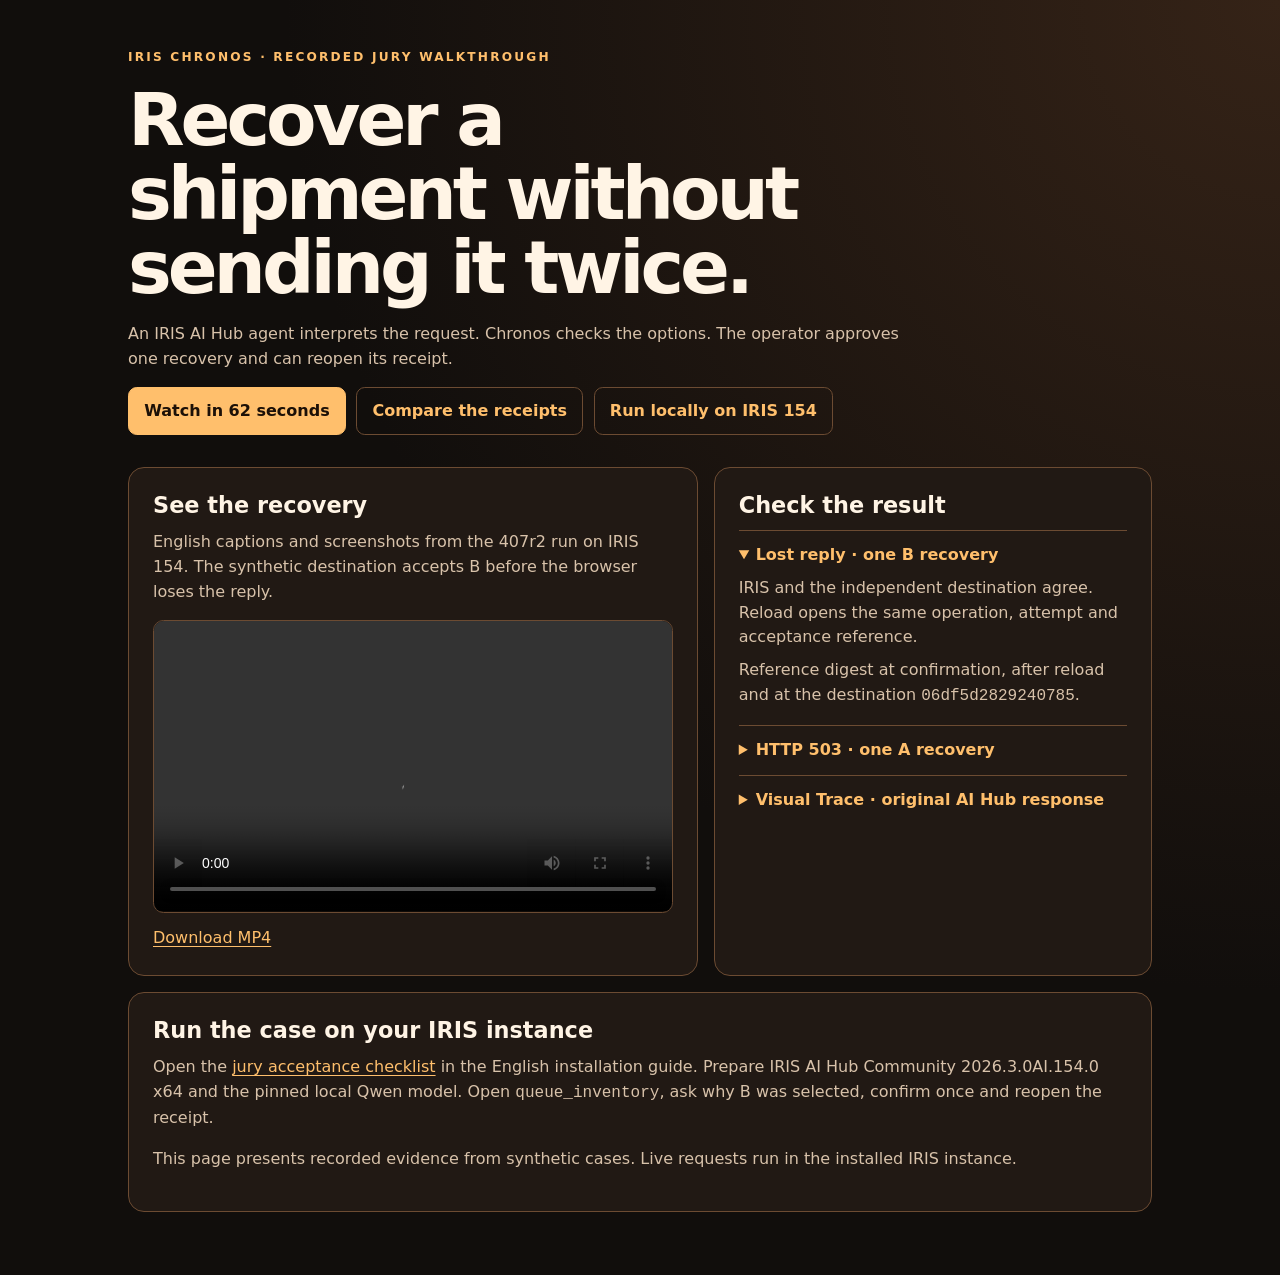
==== docs/index.html @ 0636167f "Release IRIS Chronos for AI Hub 154" ====
<!doctype html>
<html lang="en">
<meta charset="utf-8">
<meta name="viewport" content="width=device-width,initial-scale=1">
<meta http-equiv="Content-Security-Policy" content="default-src 'none'; style-src 'unsafe-inline'; img-src 'self'; media-src 'self'; base-uri 'none'; form-action 'none'">
<title>IRIS Chronos · Jury walkthrough</title>
<style>
  :root {color-scheme:dark;--ink:#fff4e5;--muted:#d8c2aa;--accent:#ffbf6c;--line:#6c4b32;--panel:#211914}
  * {box-sizing:border-box}
  html {scroll-behavior:auto}
  body {margin:0;background:radial-gradient(ellipse at top right,#352317,transparent 55%),#110e0c;color:var(--ink);font:1rem/1.55 system-ui,sans-serif}
  main {max-width:70rem;margin:auto;padding:clamp(1.25rem,4vw,3rem)}
  header {margin-bottom:2rem;max-width:49rem}
  .brand {font-size:.76rem;font-weight:800;letter-spacing:.18em;text-transform:uppercase;color:var(--accent)}
  h1,h2,p {margin-top:0}
  h1 {font-size:clamp(2.4rem,6vw,4.6rem);line-height:1.01;letter-spacing:-.055em;margin-bottom:1rem;text-wrap:balance}
  h2 {font-size:1.4rem;line-height:1.2;margin-bottom:.7rem}
  p {color:var(--muted);margin-bottom:1rem}
  a {color:var(--accent);text-underline-offset:.2em}
  a:focus-visible,summary:focus-visible,video:focus-visible {outline:2px solid var(--accent);outline-offset:4px}
  .actions {display:flex;gap:.65rem;flex-wrap:wrap}
  .button {display:inline-block;padding:.65rem .95rem;border:1px solid var(--line);border-radius:.55rem;font-weight:700;text-decoration:none}
  .button.primary {color:#1c1007;background:var(--accent);border-color:var(--accent)}
  section {padding:clamp(1rem,3vw,1.5rem);margin:1rem 0;background:var(--panel);border:1px solid var(--line);border-radius:1rem;scroll-margin-top:1rem}
  .walkthrough {display:grid;grid-template-columns:minmax(0,1.3fr) minmax(0,1fr);gap:1rem}
  .walkthrough section {margin:0}
  video {display:block;width:100%;aspect-ratio:16/9;background:#100b08;border:1px solid var(--line);border-radius:.65rem;margin:.85rem 0}
  details {padding:.75rem 0;border-top:1px solid var(--line)}
  summary {cursor:pointer;font-weight:700;color:var(--accent)}
  details p {margin:.5rem 0 .25rem}
  code {overflow-wrap:anywhere}
  @media (max-width:50rem) {.walkthrough {grid-template-columns:1fr}}
</style>
<main>
  <header>
    <p class="brand">IRIS Chronos · Recorded jury walkthrough</p>
    <h1>Recover a shipment without sending it twice.</h1>
    <p>An IRIS AI Hub agent interprets the request. Chronos checks the options. The operator approves one recovery and can reopen its receipt.</p>
    <nav class="actions" aria-label="Jury walkthrough">
      <a class="button primary" href="#watch">Watch in 62 seconds</a>
      <a class="button" href="#proof">Compare the receipts</a>
      <a class="button" href="#live">Run locally on IRIS 154</a>
    </nav>
  </header>
  <div class="walkthrough">
    <section id="watch" aria-labelledby="watch-title">
      <h2 id="watch-title">See the recovery</h2>
      <p>English captions and screenshots from the 407r2 run on IRIS 154. The synthetic destination accepts B before the browser loses the reply.</p>
      <video controls playsinline preload="metadata" aria-label="62-second recorded Chronos recovery"><source src="chronos-proof.mp4" type="video/mp4"></video>
      <a href="chronos-proof.mp4" download>Download MP4</a>
    </section>
    <section id="proof" aria-labelledby="proof-title">
      <h2 id="proof-title">Check the result</h2>
      <details open>
        <summary>Lost reply · one B recovery</summary>
        <p>IRIS and the independent destination agree. Reload opens the same operation, attempt and acceptance reference.</p>
        <p>Reference digest at confirmation, after reload and at the destination <code>06df5d2829240785</code>.</p>
      </details>
      <details>
        <summary>HTTP 503 · one A recovery</summary>
        <p>A local fixture returns 503 for the original. Chronos reads its definitive closure. One reconciliation takes the same queued recovery from UNKNOWN to ACCEPTED.</p>
        <p>Reference digest after reconciliation, after reload and at the destination <code>c23faf61d3472af4</code>.</p>
      </details>
      <details>
        <summary>Visual Trace · original AI Hub response</summary>
        <p>The recorded message body shows 2,164 tokens and a 2,479 ms SDK call interval. <a href="visual-trace.png">Open the IRIS graph</a>.</p>
      </details>
    </section>
  </div>
  <section id="live" aria-labelledby="live-title">
    <h2 id="live-title">Run the case on your IRIS instance</h2>
    <p>Open the <a href="https://github.com/seypherWork/iris-chronos/blob/main/deployment/JURY-ROUTE.md#short-acceptance-checklist">jury acceptance checklist</a> in the English installation guide. Prepare IRIS AI Hub Community 2026.3.0AI.154.0 x64 and the pinned local Qwen model. Open <code>queue_inventory</code>, ask why B was selected, confirm once and reopen the receipt.</p>
    <p>This page presents recorded evidence from synthetic cases. Live requests run in the installed IRIS instance.</p>
  </section>
</main>
</html>
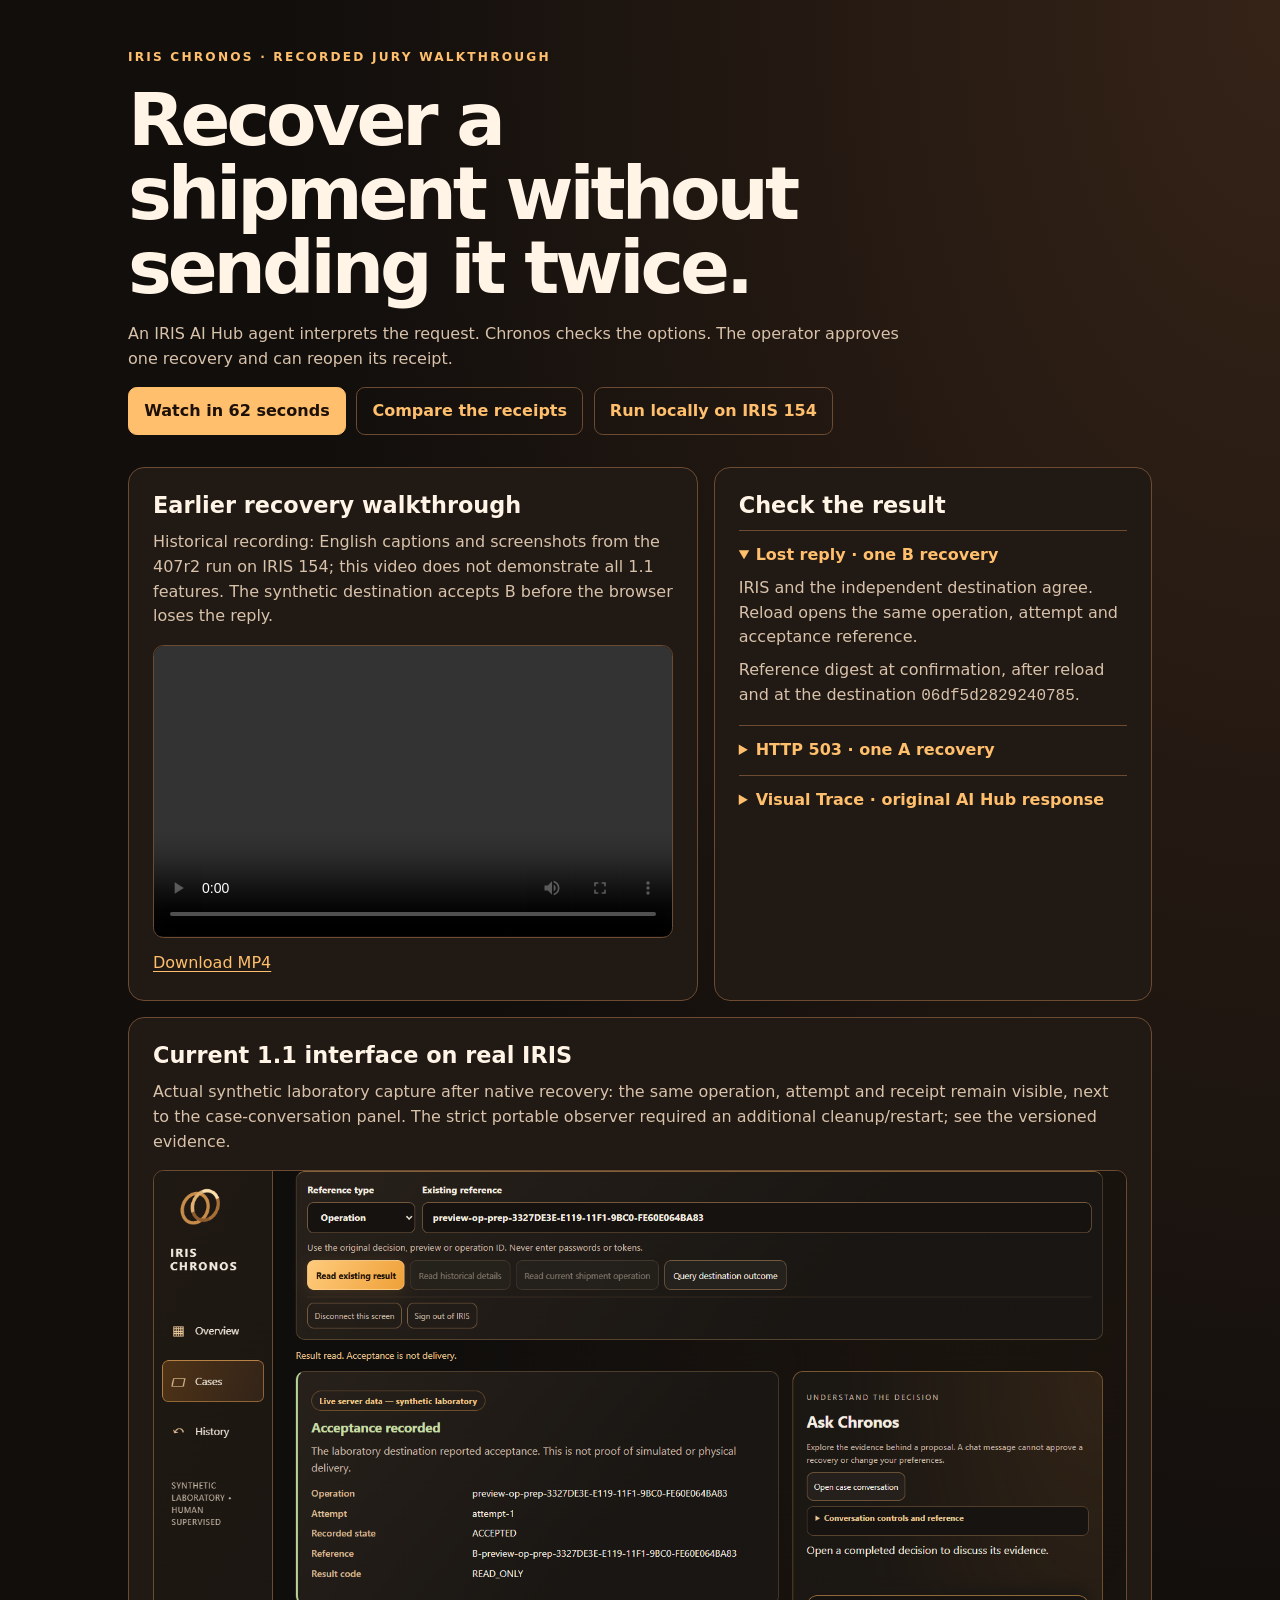
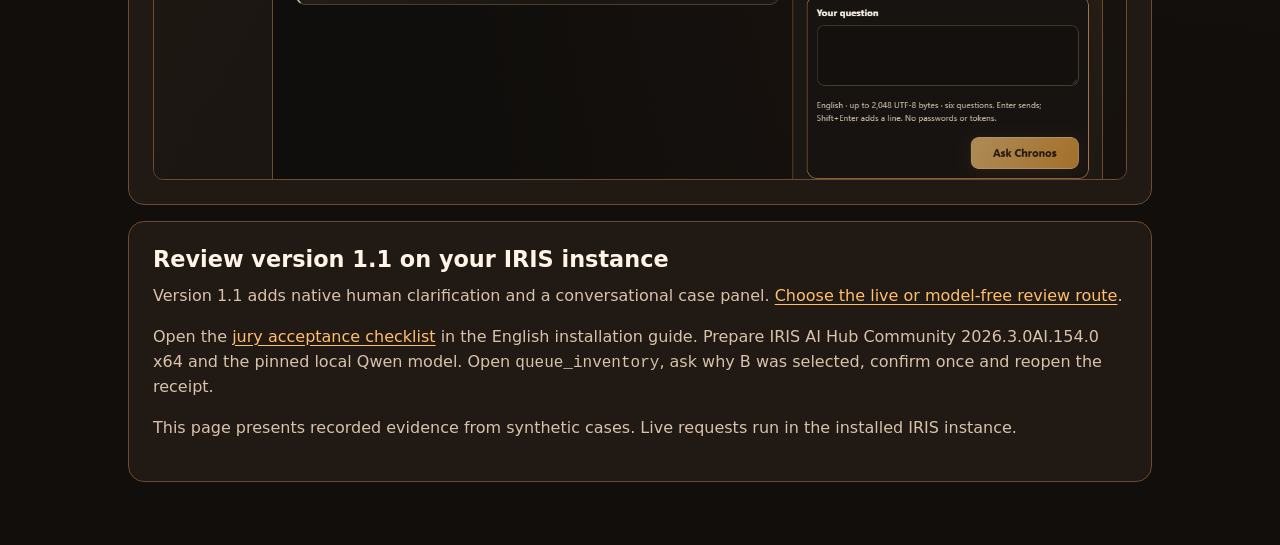
==== commit b9e07254: "Release Chronos 1.1.0: native clarification, grounded case chat and verified jury routes" ====
--- a/docs/index.html
+++ b/docs/index.html
@@ -1,76 +1,83 @@
-<!doctype html>
-<html lang="en">
-<meta charset="utf-8">
-<meta name="viewport" content="width=device-width,initial-scale=1">
-<meta http-equiv="Content-Security-Policy" content="default-src 'none'; style-src 'unsafe-inline'; img-src 'self'; media-src 'self'; base-uri 'none'; form-action 'none'">
-<title>IRIS Chronos · Jury walkthrough</title>
-<style>
-  :root {color-scheme:dark;--ink:#fff4e5;--muted:#d8c2aa;--accent:#ffbf6c;--line:#6c4b32;--panel:#211914}
-  * {box-sizing:border-box}
-  html {scroll-behavior:auto}
-  body {margin:0;background:radial-gradient(ellipse at top right,#352317,transparent 55%),#110e0c;color:var(--ink);font:1rem/1.55 system-ui,sans-serif}
-  main {max-width:70rem;margin:auto;padding:clamp(1.25rem,4vw,3rem)}
-  header {margin-bottom:2rem;max-width:49rem}
-  .brand {font-size:.76rem;font-weight:800;letter-spacing:.18em;text-transform:uppercase;color:var(--accent)}
-  h1,h2,p {margin-top:0}
-  h1 {font-size:clamp(2.4rem,6vw,4.6rem);line-height:1.01;letter-spacing:-.055em;margin-bottom:1rem;text-wrap:balance}
-  h2 {font-size:1.4rem;line-height:1.2;margin-bottom:.7rem}
-  p {color:var(--muted);margin-bottom:1rem}
-  a {color:var(--accent);text-underline-offset:.2em}
-  a:focus-visible,summary:focus-visible,video:focus-visible {outline:2px solid var(--accent);outline-offset:4px}
-  .actions {display:flex;gap:.65rem;flex-wrap:wrap}
-  .button {display:inline-block;padding:.65rem .95rem;border:1px solid var(--line);border-radius:.55rem;font-weight:700;text-decoration:none}
-  .button.primary {color:#1c1007;background:var(--accent);border-color:var(--accent)}
-  section {padding:clamp(1rem,3vw,1.5rem);margin:1rem 0;background:var(--panel);border:1px solid var(--line);border-radius:1rem;scroll-margin-top:1rem}
-  .walkthrough {display:grid;grid-template-columns:minmax(0,1.3fr) minmax(0,1fr);gap:1rem}
-  .walkthrough section {margin:0}
-  video {display:block;width:100%;aspect-ratio:16/9;background:#100b08;border:1px solid var(--line);border-radius:.65rem;margin:.85rem 0}
-  details {padding:.75rem 0;border-top:1px solid var(--line)}
-  summary {cursor:pointer;font-weight:700;color:var(--accent)}
-  details p {margin:.5rem 0 .25rem}
-  code {overflow-wrap:anywhere}
-  @media (max-width:50rem) {.walkthrough {grid-template-columns:1fr}}
-</style>
-<main>
-  <header>
-    <p class="brand">IRIS Chronos · Recorded jury walkthrough</p>
-    <h1>Recover a shipment without sending it twice.</h1>
-    <p>An IRIS AI Hub agent interprets the request. Chronos checks the options. The operator approves one recovery and can reopen its receipt.</p>
-    <nav class="actions" aria-label="Jury walkthrough">
-      <a class="button primary" href="#watch">Watch in 62 seconds</a>
-      <a class="button" href="#proof">Compare the receipts</a>
-      <a class="button" href="#live">Run locally on IRIS 154</a>
-    </nav>
-  </header>
-  <div class="walkthrough">
-    <section id="watch" aria-labelledby="watch-title">
-      <h2 id="watch-title">See the recovery</h2>
-      <p>English captions and screenshots from the 407r2 run on IRIS 154. The synthetic destination accepts B before the browser loses the reply.</p>
-      <video controls playsinline preload="metadata" aria-label="62-second recorded Chronos recovery"><source src="chronos-proof.mp4" type="video/mp4"></video>
-      <a href="chronos-proof.mp4" download>Download MP4</a>
-    </section>
-    <section id="proof" aria-labelledby="proof-title">
-      <h2 id="proof-title">Check the result</h2>
-      <details open>
-        <summary>Lost reply · one B recovery</summary>
-        <p>IRIS and the independent destination agree. Reload opens the same operation, attempt and acceptance reference.</p>
-        <p>Reference digest at confirmation, after reload and at the destination <code>06df5d2829240785</code>.</p>
-      </details>
-      <details>
-        <summary>HTTP 503 · one A recovery</summary>
-        <p>A local fixture returns 503 for the original. Chronos reads its definitive closure. One reconciliation takes the same queued recovery from UNKNOWN to ACCEPTED.</p>
-        <p>Reference digest after reconciliation, after reload and at the destination <code>c23faf61d3472af4</code>.</p>
-      </details>
-      <details>
-        <summary>Visual Trace · original AI Hub response</summary>
-        <p>The recorded message body shows 2,164 tokens and a 2,479 ms SDK call interval. <a href="visual-trace.png">Open the IRIS graph</a>.</p>
-      </details>
-    </section>
-  </div>
-  <section id="live" aria-labelledby="live-title">
-    <h2 id="live-title">Run the case on your IRIS instance</h2>
-    <p>Open the <a href="https://github.com/seypherWork/iris-chronos/blob/main/deployment/JURY-ROUTE.md#short-acceptance-checklist">jury acceptance checklist</a> in the English installation guide. Prepare IRIS AI Hub Community 2026.3.0AI.154.0 x64 and the pinned local Qwen model. Open <code>queue_inventory</code>, ask why B was selected, confirm once and reopen the receipt.</p>
-    <p>This page presents recorded evidence from synthetic cases. Live requests run in the installed IRIS instance.</p>
-  </section>
-</main>
-</html>
+<!doctype html>
+<html lang="en">
+<meta charset="utf-8">
+<meta name="viewport" content="width=device-width,initial-scale=1">
+<meta http-equiv="Content-Security-Policy" content="default-src 'none'; style-src 'unsafe-inline'; img-src 'self'; media-src 'self'; base-uri 'none'; form-action 'none'">
+<title>IRIS Chronos 1.1 · Jury walkthrough</title>
+<style>
+  :root {color-scheme:dark;--ink:#fff4e5;--muted:#d8c2aa;--accent:#ffbf6c;--line:#6c4b32;--panel:#211914}
+  * {box-sizing:border-box}
+  html {scroll-behavior:auto}
+  body {margin:0;background:radial-gradient(ellipse at top right,#352317,transparent 55%),#110e0c;color:var(--ink);font:1rem/1.55 system-ui,sans-serif}
+  main {max-width:70rem;margin:auto;padding:clamp(1.25rem,4vw,3rem)}
+  header {margin-bottom:2rem;max-width:49rem}
+  .brand {font-size:.76rem;font-weight:800;letter-spacing:.18em;text-transform:uppercase;color:var(--accent)}
+  h1,h2,p {margin-top:0}
+  h1 {font-size:clamp(2.4rem,6vw,4.6rem);line-height:1.01;letter-spacing:-.055em;margin-bottom:1rem;text-wrap:balance}
+  h2 {font-size:1.4rem;line-height:1.2;margin-bottom:.7rem}
+  p {color:var(--muted);margin-bottom:1rem}
+  a {color:var(--accent);text-underline-offset:.2em}
+  a:focus-visible,summary:focus-visible,video:focus-visible {outline:2px solid var(--accent);outline-offset:4px}
+  .actions {display:flex;gap:.65rem;flex-wrap:wrap}
+  .button {display:inline-block;padding:.65rem .95rem;border:1px solid var(--line);border-radius:.55rem;font-weight:700;text-decoration:none}
+  .button.primary {color:#1c1007;background:var(--accent);border-color:var(--accent)}
+  section {padding:clamp(1rem,3vw,1.5rem);margin:1rem 0;background:var(--panel);border:1px solid var(--line);border-radius:1rem;scroll-margin-top:1rem}
+  .walkthrough {display:grid;grid-template-columns:minmax(0,1.3fr) minmax(0,1fr);gap:1rem}
+  .walkthrough section {margin:0}
+  img.native-ui {display:block;width:100%;height:auto;border:1px solid var(--line);border-radius:.65rem}
+  video {display:block;width:100%;aspect-ratio:16/9;background:#100b08;border:1px solid var(--line);border-radius:.65rem;margin:.85rem 0}
+  details {padding:.75rem 0;border-top:1px solid var(--line)}
+  summary {cursor:pointer;font-weight:700;color:var(--accent)}
+  details p {margin:.5rem 0 .25rem}
+  code {overflow-wrap:anywhere}
+  @media (max-width:50rem) {.walkthrough {grid-template-columns:1fr}}
+</style>
+<main>
+  <header>
+    <p class="brand">IRIS Chronos · Recorded jury walkthrough</p>
+    <h1>Recover a shipment without sending it twice.</h1>
+    <p>An IRIS AI Hub agent interprets the request. Chronos checks the options. The operator approves one recovery and can reopen its receipt.</p>
+    <nav class="actions" aria-label="Jury walkthrough">
+      <a class="button primary" href="#watch">Watch in 62 seconds</a>
+      <a class="button" href="#proof">Compare the receipts</a>
+      <a class="button" href="#live">Run locally on IRIS 154</a>
+    </nav>
+  </header>
+  <div class="walkthrough">
+    <section id="watch" aria-labelledby="watch-title">
+      <h2 id="watch-title">Earlier recovery walkthrough</h2>
+      <p>Historical recording: English captions and screenshots from the 407r2 run on IRIS 154; this video does not demonstrate all 1.1 features. The synthetic destination accepts B before the browser loses the reply.</p>
+      <video controls playsinline preload="metadata" aria-label="62-second recorded Chronos recovery"><source src="chronos-proof.mp4" type="video/mp4"></video>
+      <a href="chronos-proof.mp4" download>Download MP4</a>
+    </section>
+    <section id="proof" aria-labelledby="proof-title">
+      <h2 id="proof-title">Check the result</h2>
+      <details open>
+        <summary>Lost reply · one B recovery</summary>
+        <p>IRIS and the independent destination agree. Reload opens the same operation, attempt and acceptance reference.</p>
+        <p>Reference digest at confirmation, after reload and at the destination <code>06df5d2829240785</code>.</p>
+      </details>
+      <details>
+        <summary>HTTP 503 · one A recovery</summary>
+        <p>A local fixture returns 503 for the original. Chronos reads its definitive closure. One reconciliation takes the same queued recovery from UNKNOWN to ACCEPTED.</p>
+        <p>Reference digest after reconciliation, after reload and at the destination <code>c23faf61d3472af4</code>.</p>
+      </details>
+      <details>
+        <summary>Visual Trace · original AI Hub response</summary>
+        <p>The recorded message body shows 2,164 tokens and a 2,479 ms SDK call interval. <a href="visual-trace.png">Open the IRIS graph</a>.</p>
+      </details>
+    </section>
+  </div>
+  <section id="current" aria-labelledby="current-title">
+    <h2 id="current-title">Current 1.1 interface on real IRIS</h2>
+    <p>Actual synthetic laboratory capture after native recovery: the same operation, attempt and receipt remain visible, next to the case-conversation panel. The strict portable observer required an additional cleanup/restart; see the versioned evidence.</p>
+    <img class="native-ui" src="native-receipt-1.1.png" alt="Original accepted operation after native recovery in IRIS Chronos 1.1">
+  </section>
+  <section id="live" aria-labelledby="live-title">
+    <h2 id="live-title">Review version 1.1 on your IRIS instance</h2>
+    <p>Version 1.1 adds native human clarification and a conversational case panel. <a href="https://github.com/seypherWork/iris-chronos#see-it-and-run-it">Choose the live or model-free review route</a>.</p>
+    <p>Open the <a href="https://github.com/seypherWork/iris-chronos/blob/main/deployment/JURY-ROUTE.md#short-acceptance-checklist">jury acceptance checklist</a> in the English installation guide. Prepare IRIS AI Hub Community 2026.3.0AI.154.0 x64 and the pinned local Qwen model. Open <code>queue_inventory</code>, ask why B was selected, confirm once and reopen the receipt.</p>
+    <p>This page presents recorded evidence from synthetic cases. Live requests run in the installed IRIS instance.</p>
+  </section>
+</main>
+</html>
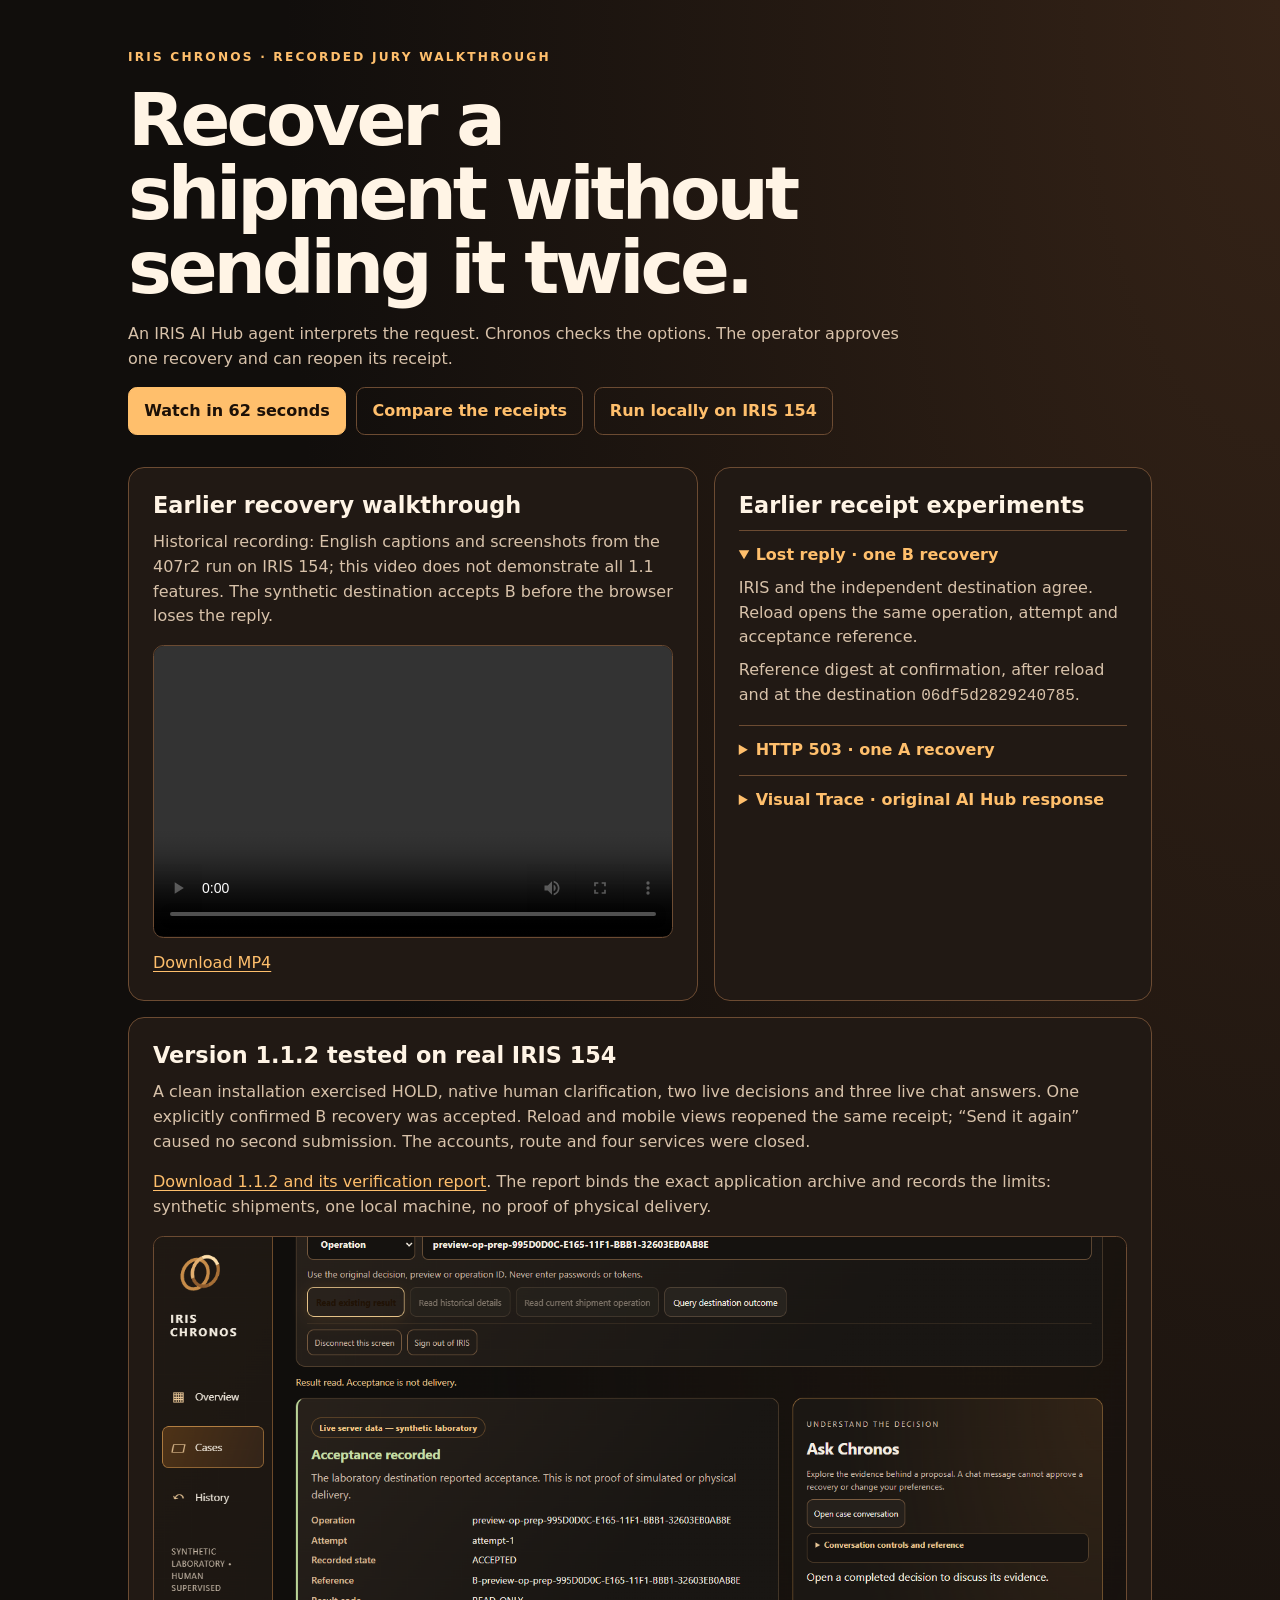
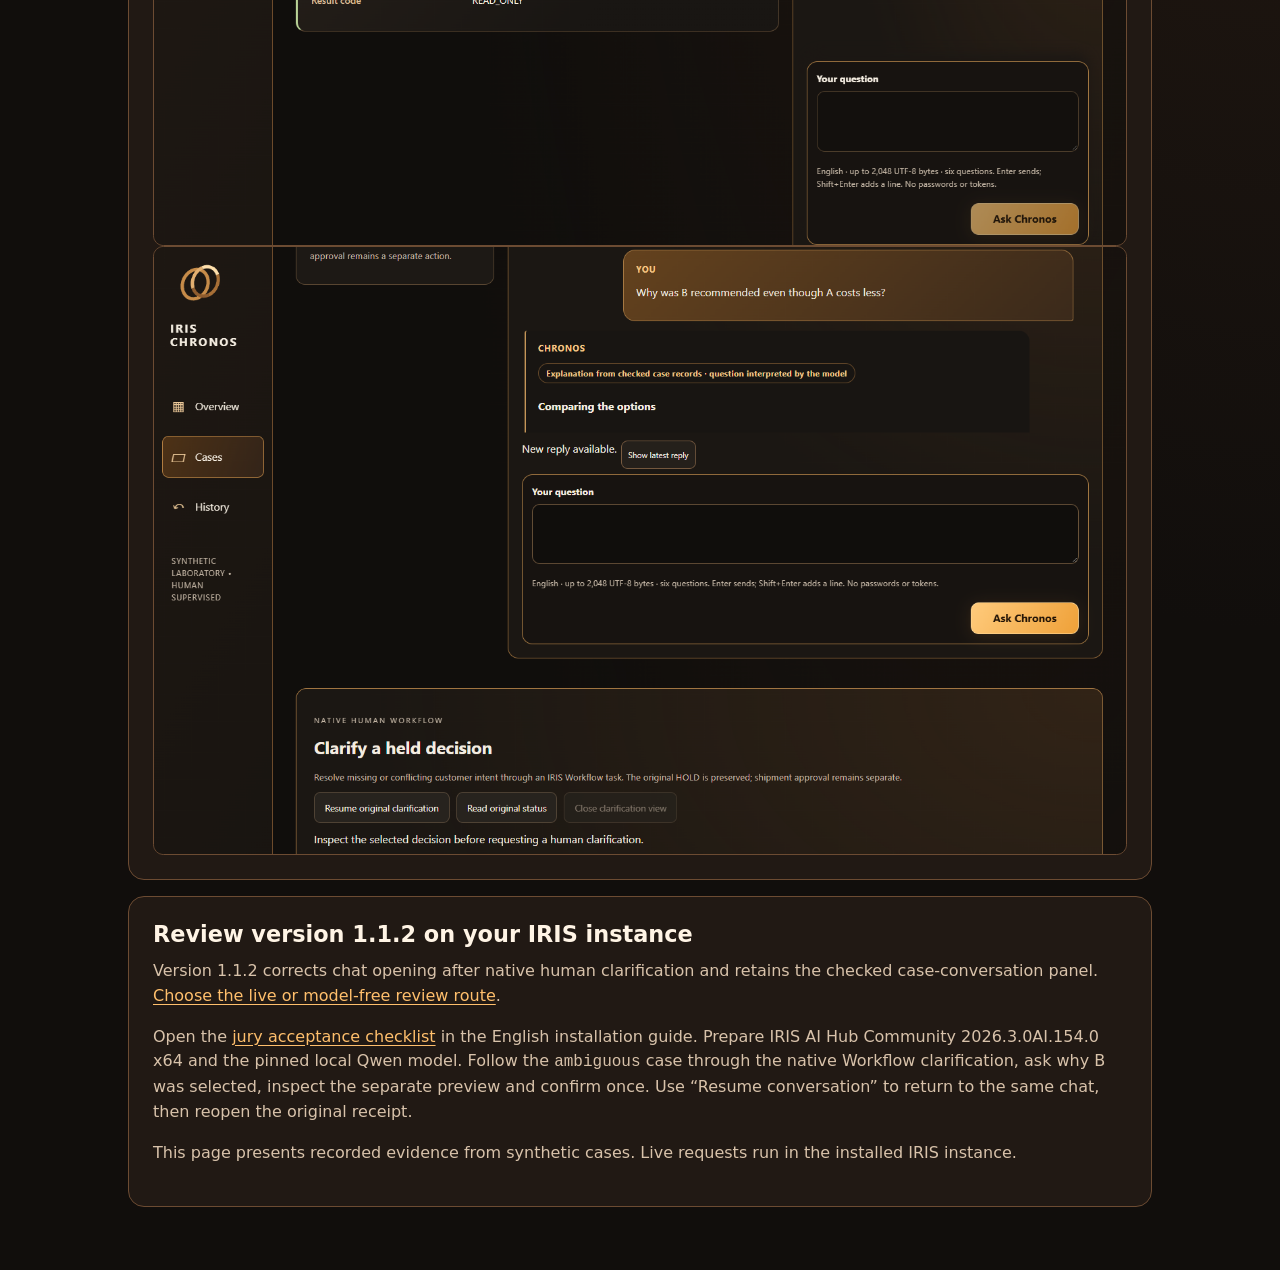
==== commit 13d6e18c: "fix: open clarified Workflow conversations and document verified 1.1.2 jury journey" ====
--- a/docs/index.html
+++ b/docs/index.html
@@ -51,7 +51,7 @@
       <a href="chronos-proof.mp4" download>Download MP4</a>
     </section>
     <section id="proof" aria-labelledby="proof-title">
-      <h2 id="proof-title">Check the result</h2>
+      <h2 id="proof-title">Earlier receipt experiments</h2>
       <details open>
         <summary>Lost reply · one B recovery</summary>
         <p>IRIS and the independent destination agree. Reload opens the same operation, attempt and acceptance reference.</p>
@@ -69,14 +69,16 @@
     </section>
   </div>
   <section id="current" aria-labelledby="current-title">
-    <h2 id="current-title">Current 1.1 interface on real IRIS</h2>
-    <p>Actual synthetic laboratory capture after native recovery: the same operation, attempt and receipt remain visible, next to the case-conversation panel. The strict portable observer required an additional cleanup/restart; see the versioned evidence.</p>
-    <img class="native-ui" src="native-receipt-1.1.png" alt="Original accepted operation after native recovery in IRIS Chronos 1.1">
+    <h2 id="current-title">Version 1.1.2 tested on real IRIS 154</h2>
+    <p>A clean installation exercised HOLD, native human clarification, two live decisions and three live chat answers. One explicitly confirmed B recovery was accepted. Reload and mobile views reopened the same receipt; “Send it again” caused no second submission. The accounts, route and four services were closed.</p>
+    <p><a href="https://github.com/seypherWork/iris-chronos/releases/tag/v1.1.2">Download 1.1.2 and its verification report</a>. The report binds the exact application archive and records the limits: synthetic shipments, one local machine, no proof of physical delivery.</p>
+    <img class="native-ui" src="native-receipt-1.1.2.png" alt="Same accepted operation after reload in the clean IRIS Chronos 1.1.2 test">
+    <img class="native-ui" src="native-chat-1.1.2.png" alt="The real 1.1.2 case chat explains why an accepted operation must not be resent">
   </section>
   <section id="live" aria-labelledby="live-title">
-    <h2 id="live-title">Review version 1.1 on your IRIS instance</h2>
-    <p>Version 1.1 adds native human clarification and a conversational case panel. <a href="https://github.com/seypherWork/iris-chronos#see-it-and-run-it">Choose the live or model-free review route</a>.</p>
-    <p>Open the <a href="https://github.com/seypherWork/iris-chronos/blob/main/deployment/JURY-ROUTE.md#short-acceptance-checklist">jury acceptance checklist</a> in the English installation guide. Prepare IRIS AI Hub Community 2026.3.0AI.154.0 x64 and the pinned local Qwen model. Open <code>queue_inventory</code>, ask why B was selected, confirm once and reopen the receipt.</p>
+    <h2 id="live-title">Review version 1.1.2 on your IRIS instance</h2>
+    <p>Version 1.1.2 corrects chat opening after native human clarification and retains the checked case-conversation panel. <a href="https://github.com/seypherWork/iris-chronos#see-it-and-run-it">Choose the live or model-free review route</a>.</p>
+    <p>Open the <a href="https://github.com/seypherWork/iris-chronos/blob/v1.1.2/deployment/JURY-ROUTE.md#short-acceptance-checklist">jury acceptance checklist</a> in the English installation guide. Prepare IRIS AI Hub Community 2026.3.0AI.154.0 x64 and the pinned local Qwen model. Follow the <code>ambiguous</code> case through the native Workflow clarification, ask why B was selected, inspect the separate preview and confirm once. Use “Resume conversation” to return to the same chat, then reopen the original receipt.</p>
     <p>This page presents recorded evidence from synthetic cases. Live requests run in the installed IRIS instance.</p>
   </section>
 </main>
